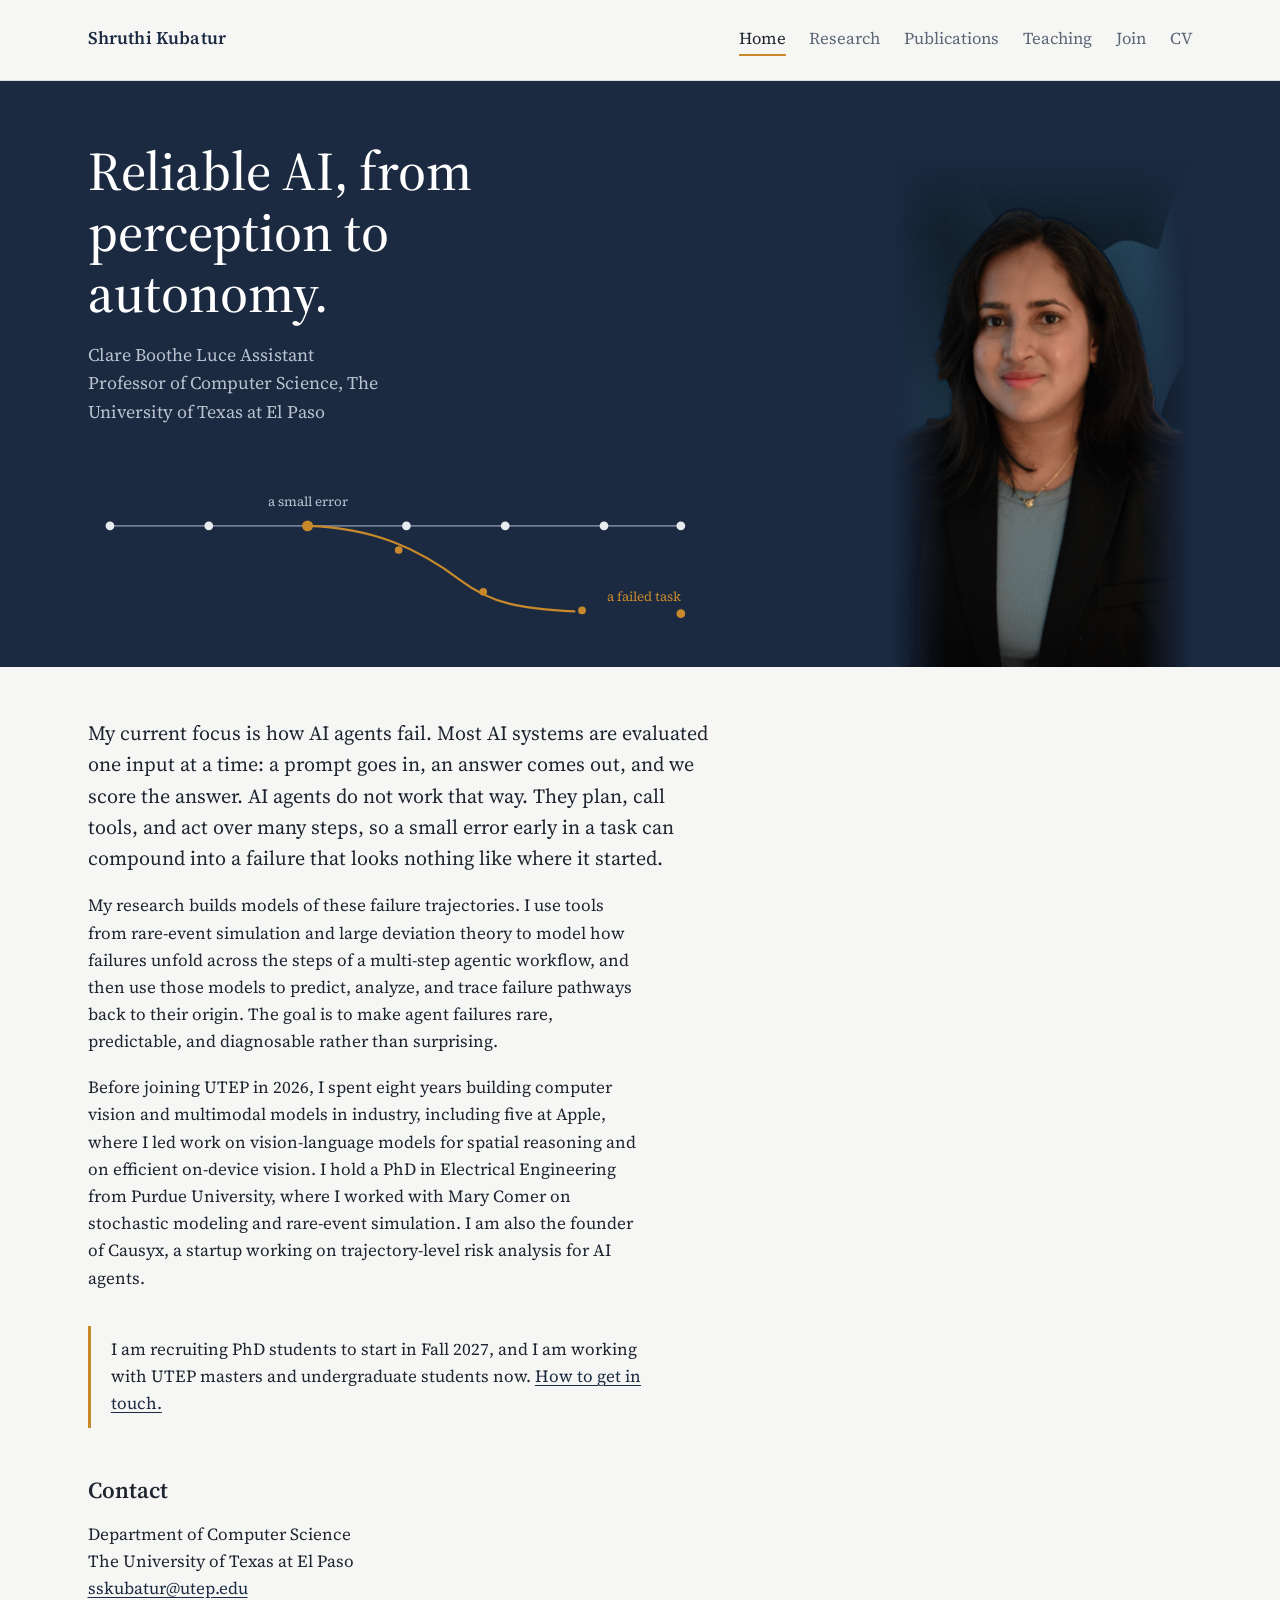
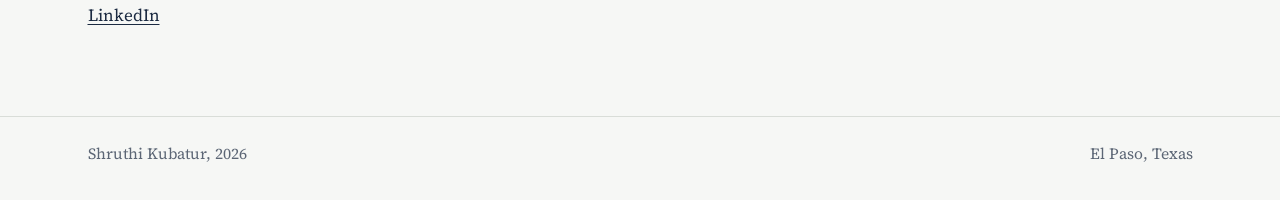
==== index.html @ d02efb8e "Move site to repo root" ====
<!DOCTYPE html>
<html lang="en">
<head>
<meta charset="utf-8">
<meta name="viewport" content="width=device-width, initial-scale=1">
<title>Shruthi Kubatur</title>
<meta name="description" content="Shruthi Kubatur is an Assistant Professor of Computer Science at UTEP. She studies how AI agents fail.">
<link rel="preconnect" href="https://fonts.googleapis.com">
<link href="https://fonts.googleapis.com/css2?family=Source+Serif+4:opsz,wght@8..60,400;8..60,500;8..60,600&display=swap" rel="stylesheet">
<link rel="stylesheet" href="style.css">
</head>
<body>

<header>
  <div class="wrap">
    <a class="brand" href="index.html">Shruthi Kubatur</a>
    <nav>
      <a href="index.html" aria-current="page">Home</a>
      <a href="research.html">Research</a>
      <a href="publications.html">Publications</a>
      <a href="teaching.html">Teaching</a>
      <a href="join.html">Join</a>
      <a href="assets/cv.pdf">CV</a>
    </nav>
  </div>
</header>

<section class="hero">
  <div class="wrap">
    <div>
      <h1>Reliable AI, from perception to autonomy.</h1>
      <p class="role">Clare Boothe Luce Assistant Professor of Computer Science, The University of Texas at El Paso</p>
      <svg class="trajectory" viewBox="0 0 560 150" role="img" aria-label="A sequence of agent steps along a line, with one step branching off into a diverging path">
        <!-- main trajectory -->
        <path d="M20 60 L540 60" stroke="#6F7E93" stroke-width="1.5" fill="none"/>
        <g fill="#E8EBEF">
          <circle cx="20" cy="60" r="4"/>
          <circle cx="110" cy="60" r="4"/>
          <circle cx="200" cy="60" r="4"/>
          <circle cx="290" cy="60" r="4"/>
          <circle cx="380" cy="60" r="4"/>
          <circle cx="470" cy="60" r="4"/>
          <circle cx="540" cy="60" r="4"/>
        </g>
        <!-- diverging failure branch -->
        <path class="branch" d="M200 60 C 260 62, 300 80, 340 110 S 420 138, 540 140" stroke="#C8892B" stroke-width="2" fill="none" stroke-linecap="round"/>
        <g fill="#C8892B">
          <circle cx="200" cy="60" r="5"/>
          <circle cx="283" cy="82" r="3.5"/>
          <circle cx="360" cy="120" r="3.5"/>
          <circle cx="450" cy="137" r="3.5"/>
          <circle cx="540" cy="140" r="4"/>
        </g>
        <text x="200" y="42" fill="#B9C2CE" font-size="12" font-family="inherit" text-anchor="middle">a small error</text>
        <text x="540" y="128" fill="#C8892B" font-size="12" font-family="inherit" text-anchor="end">a failed task</text>
      </svg>
    </div>
    <figure>
      <img src="assets/photo.png" alt="Shruthi Kubatur">
    </figure>
  </div>
</section>

<main>
  <div class="wrap">
    <p class="lede">My current focus is how AI agents fail. Most AI systems are evaluated one input at a time: a prompt goes in, an answer comes out, and we score the answer. AI agents do not work that way. They plan, call tools, and act over many steps, so a small error early in a task can compound into a failure that looks nothing like where it started.</p>

    <p>My research builds models of these failure trajectories. I use tools from rare-event simulation and large deviation theory to model how failures unfold across the steps of a multi-step agentic workflow, and then use those models to predict, analyze, and trace failure pathways back to their origin. The goal is to make agent failures rare, predictable, and diagnosable rather than surprising.</p>

    <p>Before joining UTEP in 2026, I spent eight years building computer vision and multimodal models in industry, including five at Apple, where I led work on vision-language models for spatial reasoning and on efficient on-device vision. I hold a PhD in Electrical Engineering from Purdue University, where I worked with Mary Comer on stochastic modeling and rare-event simulation. I am also the founder of Causyx, a startup working on trajectory-level risk analysis for AI agents.</p>

    <div class="note">
      <p>I am recruiting PhD students to start in Fall 2027, and I am working with UTEP masters and undergraduate students now. <a href="join.html">How to get in touch.</a></p>
    </div>

    <h2>Contact</h2>
    <p>Department of Computer Science<br>The University of Texas at El Paso<br><a href="mailto:sskubatur@utep.edu">sskubatur@utep.edu</a><br><a href="https://www.linkedin.com/in/shruthi-kubatur">LinkedIn</a></p>
  </div>
</main>

<footer>
  <div class="wrap">
    <span>Shruthi Kubatur, 2026</span>
    <span>El Paso, Texas</span>
  </div>
</footer>

</body>
</html>
---- style.css ----
:root {
  --navy: #1B2A41;
  --paper: #F6F7F5;
  --ink: #1F2530;
  --slate: #5C6675;
  --line: #D9DDD8;
  --amber: #C8892B;
  --measure: 62ch;
}

* { box-sizing: border-box; }

html { font-size: 17px; }

body {
  margin: 0;
  font-family: "Source Serif 4", "Iowan Old Style", Georgia, serif;
  font-optical-sizing: auto;
  color: var(--ink);
  background: var(--paper);
  line-height: 1.6;
  -webkit-font-smoothing: antialiased;
}

a { color: var(--navy); text-decoration-thickness: 1px; text-underline-offset: 3px; }
a:hover { color: var(--amber); }
a:focus-visible { outline: 2px solid var(--amber); outline-offset: 3px; }

.wrap {
  max-width: 68rem;
  margin: 0 auto;
  padding: 0 1.5rem;
}

/* Header */
header {
  border-bottom: 1px solid var(--line);
}
header .wrap {
  display: flex;
  align-items: baseline;
  justify-content: space-between;
  gap: 2rem;
  padding-top: 1.4rem;
  padding-bottom: 1.4rem;
  flex-wrap: wrap;
}
.brand {
  font-weight: 600;
  font-size: 1.05rem;
  text-decoration: none;
  letter-spacing: 0.01em;
}
nav { display: flex; gap: 1.4rem; flex-wrap: wrap; }
nav a { text-decoration: none; color: var(--slate); font-size: 0.98rem; }
nav a[aria-current="page"] { color: var(--ink); border-bottom: 2px solid var(--amber); padding-bottom: 2px; }
nav a:hover { color: var(--ink); }

/* Hero (home only) */
.hero {
  background: var(--navy);
  color: #E8EBEF;
}
.hero .wrap {
  display: grid;
  grid-template-columns: 1.4fr 1fr;
  gap: 3rem;
  align-items: end;
  padding-top: 3.5rem;
}
.hero h1 {
  font-size: clamp(2rem, 4.5vw, 3.2rem);
  font-weight: 500;
  line-height: 1.12;
  margin: 0 0 1rem;
  color: #fff;
  max-width: 16ch;
}
.hero p.role {
  margin: 0 0 2rem;
  color: #B9C2CE;
  font-size: 1.05rem;
  max-width: 34ch;
}
.hero figure { margin: 0; align-self: end; justify-self: end; }
.hero img {
  display: block;
  width: 100%;
  max-width: 300px;
  height: auto;
  -webkit-mask-image: linear-gradient(to right, transparent, #000 18%, #000 82%, transparent),
                      linear-gradient(to bottom, transparent, #000 15%);
  mask-image: linear-gradient(to right, transparent, #000 18%, #000 82%, transparent),
              linear-gradient(to bottom, transparent, #000 15%);
  -webkit-mask-composite: source-in;
  mask-composite: intersect;
}
.trajectory { width: 100%; height: auto; display: block; margin-bottom: 2.5rem; }

/* Main content */
main .wrap { padding-top: 3rem; padding-bottom: 4rem; }
main h1 {
  font-size: 2.1rem;
  font-weight: 500;
  line-height: 1.15;
  margin: 0 0 1.5rem;
}
main h2 {
  font-size: 1.35rem;
  font-weight: 600;
  margin: 2.6rem 0 0.7rem;
}
main h2:first-child { margin-top: 0; }
main p, main li { max-width: var(--measure); }
main p { margin: 0 0 1.1rem; }

.lede { font-size: 1.18rem; line-height: 1.55; }

.note {
  border-left: 3px solid var(--amber);
  padding: 0.6rem 0 0.6rem 1.2rem;
  margin: 2rem 0;
  max-width: var(--measure);
}
.note p { margin: 0; }

.two-col {
  display: grid;
  grid-template-columns: 1fr 1fr;
  gap: 3rem;
}

/* Publication list */
.pubs { list-style: none; padding: 0; margin: 0; }
.pubs li { padding: 0.9rem 0; border-top: 1px solid var(--line); }
.pubs li:last-child { border-bottom: 1px solid var(--line); }
.pubs .title { display: block; font-weight: 600; }
.pubs .venue { color: var(--slate); }
.year-head { color: var(--slate); font-weight: 400; font-size: 1rem; margin: 2.2rem 0 0.4rem; }

/* Plain lists */
main ul.plain { padding-left: 1.1rem; }
main ul.plain li { margin-bottom: 0.5rem; }

dl { max-width: var(--measure); }
dt { font-weight: 600; margin-top: 1rem; }
dd { margin: 0.2rem 0 0; color: var(--ink); }

footer {
  border-top: 1px solid var(--line);
  color: var(--slate);
  font-size: 0.92rem;
}
footer .wrap { padding-top: 1.4rem; padding-bottom: 2rem; display: flex; justify-content: space-between; flex-wrap: wrap; gap: 1rem; }

@media (max-width: 720px) {
  html { font-size: 16px; }
  .hero .wrap { grid-template-columns: 1fr; gap: 1.5rem; }
  .hero figure { justify-self: start; }
  .hero img { max-width: 220px; }
  .two-col { grid-template-columns: 1fr; gap: 1.5rem; }
}

@media (prefers-reduced-motion: no-preference) {
  .trajectory .branch { stroke-dasharray: 260; stroke-dashoffset: 260; animation: draw 1.2s ease-out 0.4s forwards; }
  @keyframes draw { to { stroke-dashoffset: 0; } }
}
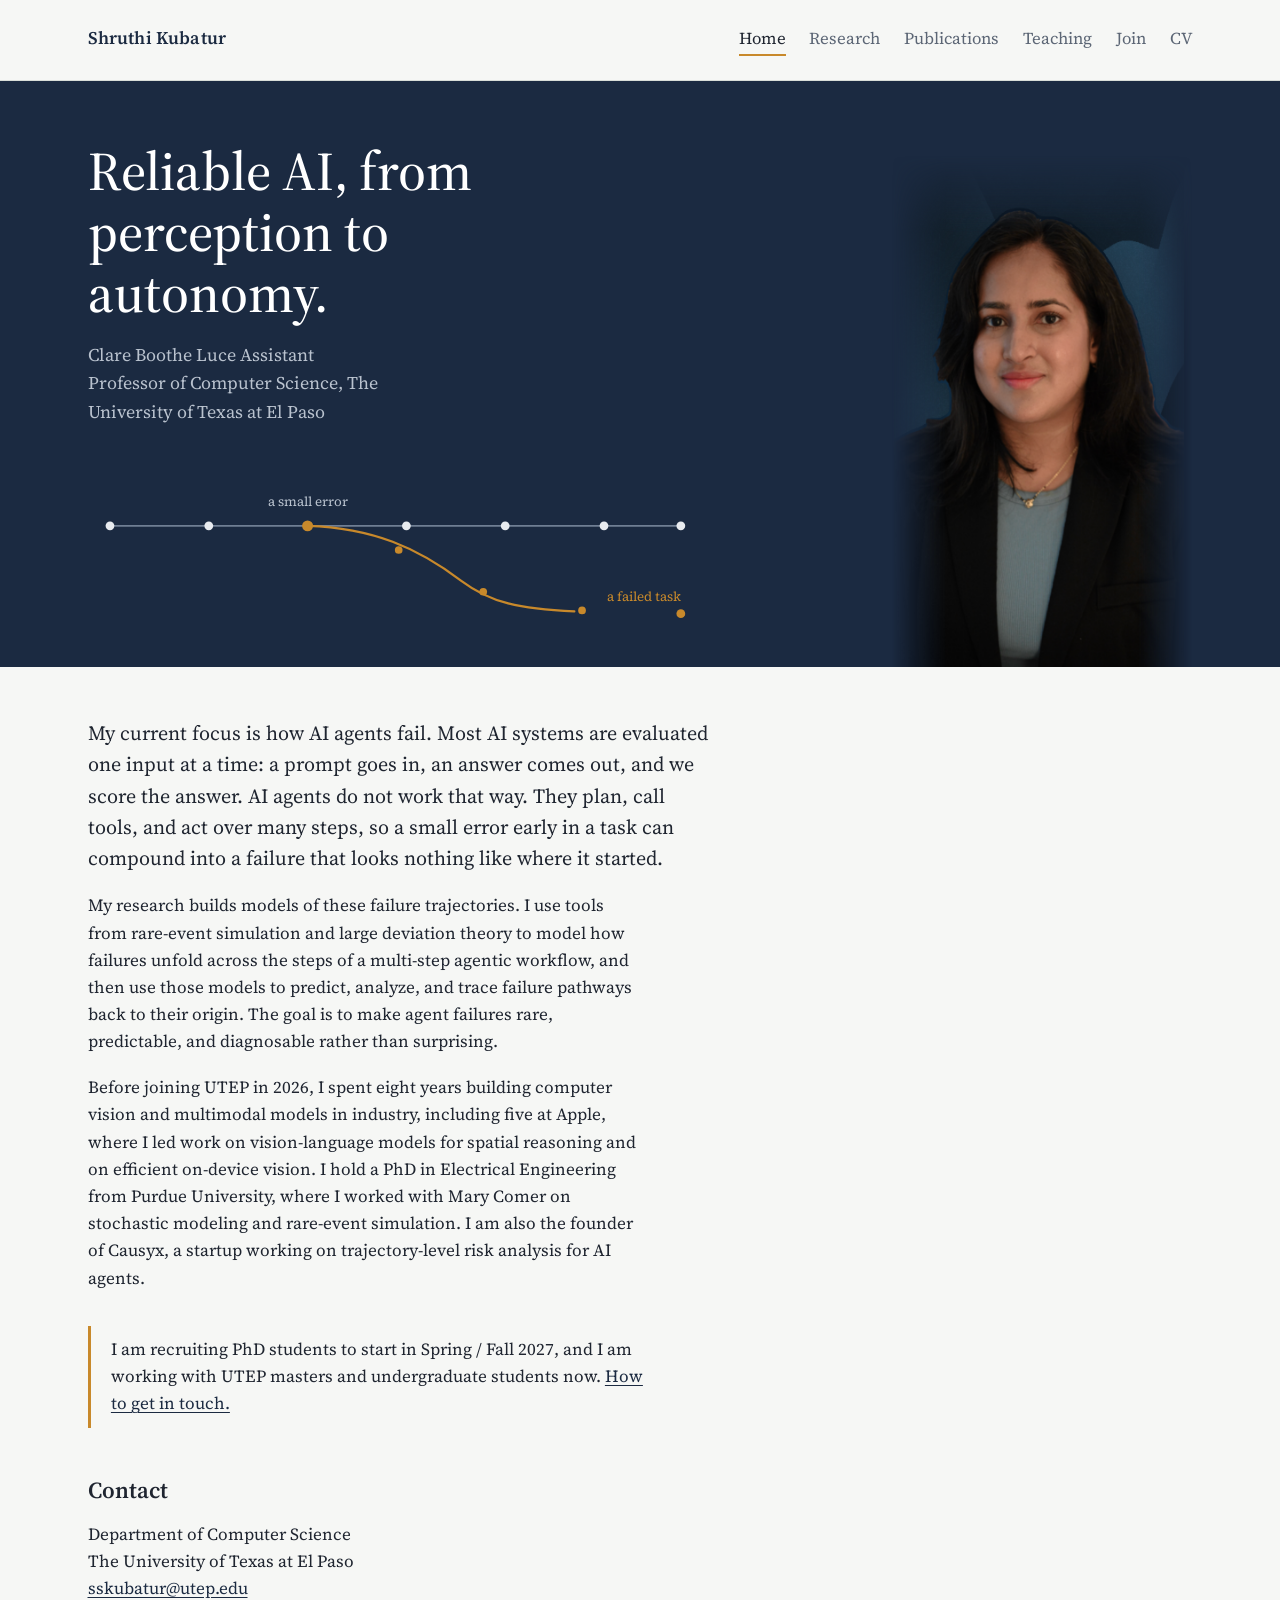
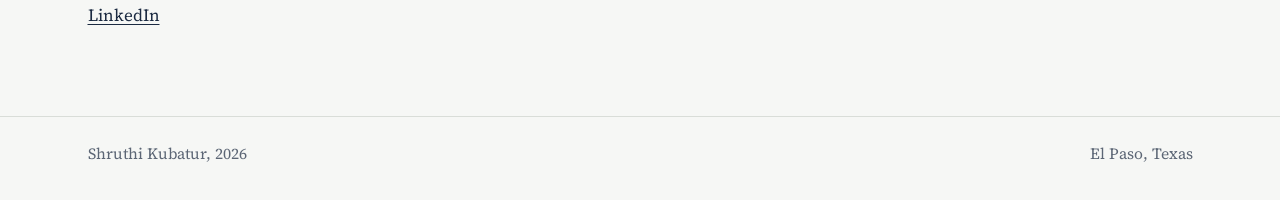
==== commit 90542869: "Updated intake message." ====
--- a/index.html
+++ b/index.html
@@ -70,7 +70,7 @@
     <p>Before joining UTEP in 2026, I spent eight years building computer vision and multimodal models in industry, including five at Apple, where I led work on vision-language models for spatial reasoning and on efficient on-device vision. I hold a PhD in Electrical Engineering from Purdue University, where I worked with Mary Comer on stochastic modeling and rare-event simulation. I am also the founder of Causyx, a startup working on trajectory-level risk analysis for AI agents.</p>
 
     <div class="note">
-      <p>I am recruiting PhD students to start in Fall 2027, and I am working with UTEP masters and undergraduate students now. <a href="join.html">How to get in touch.</a></p>
+      <p>I am recruiting PhD students to start in Spring / Fall 2027, and I am working with UTEP masters and undergraduate students now. <a href="join.html">How to get in touch.</a></p>
     </div>
 
     <h2>Contact</h2>
